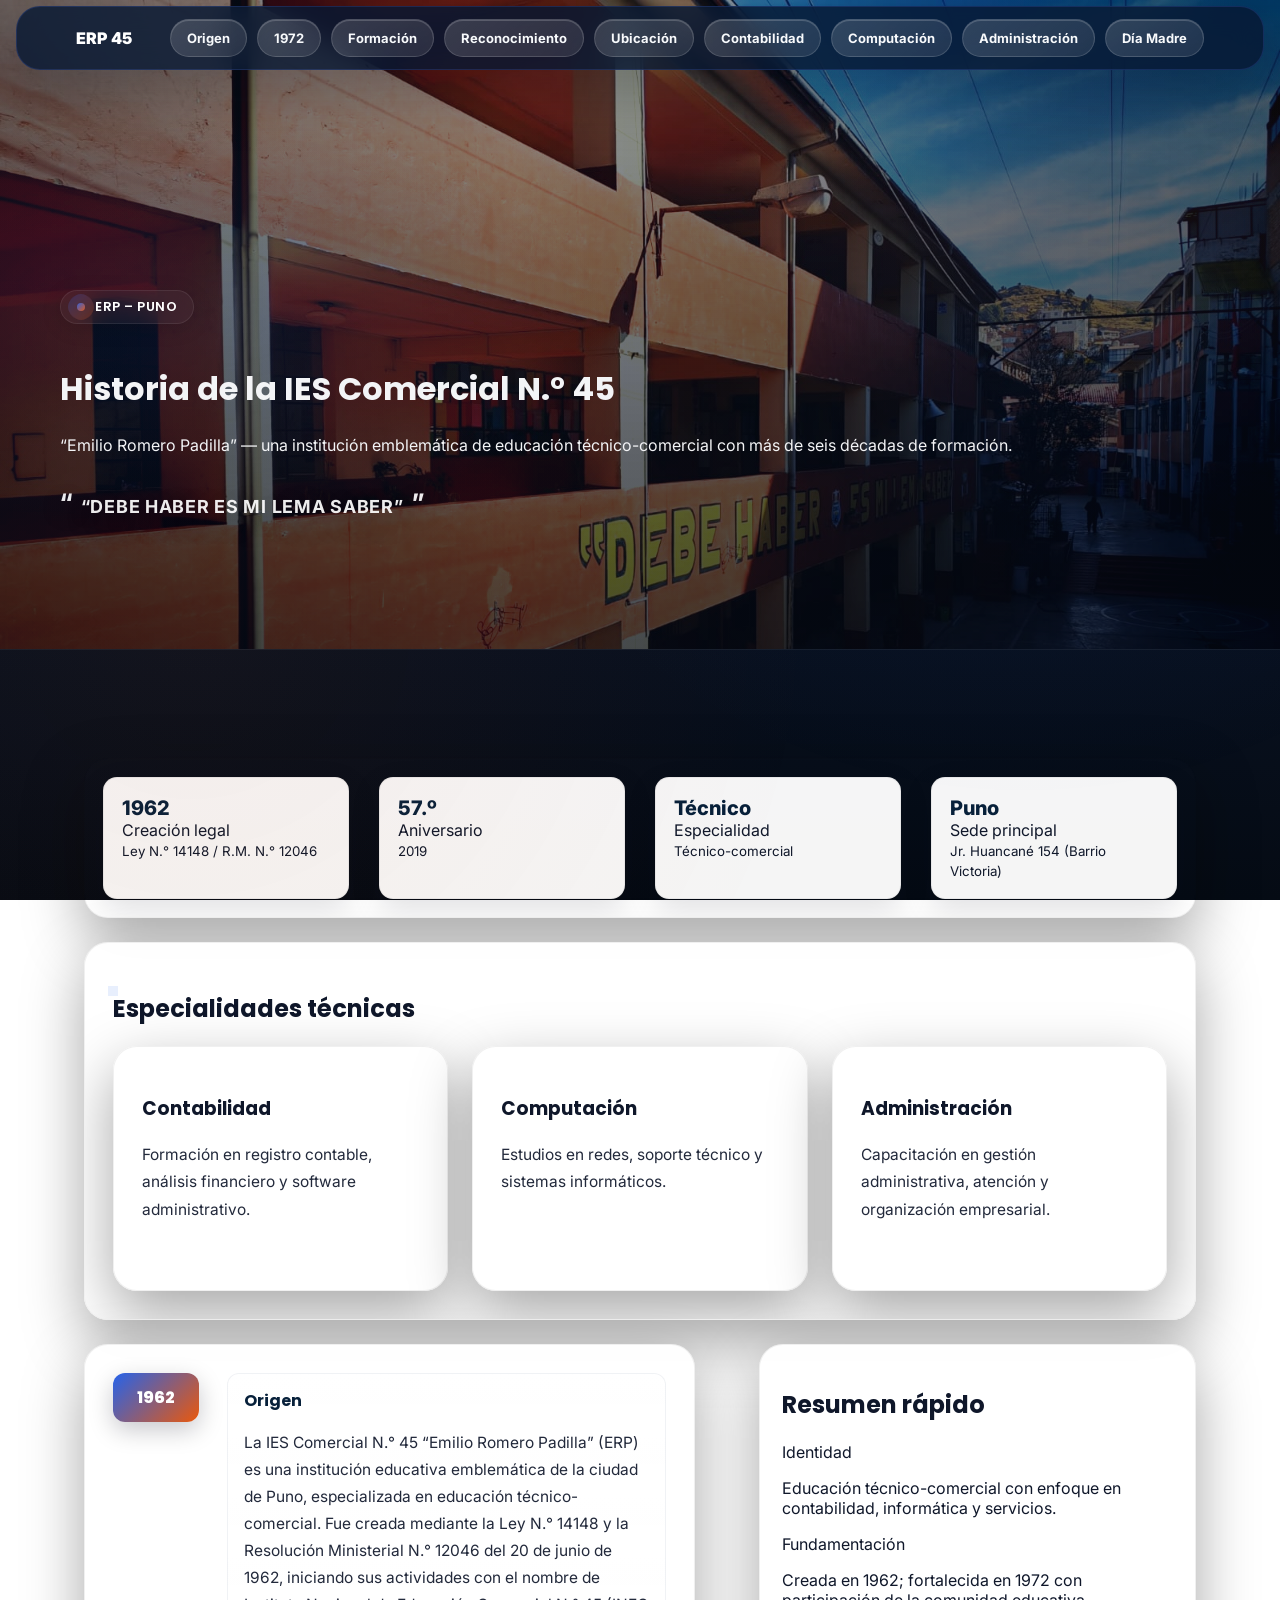
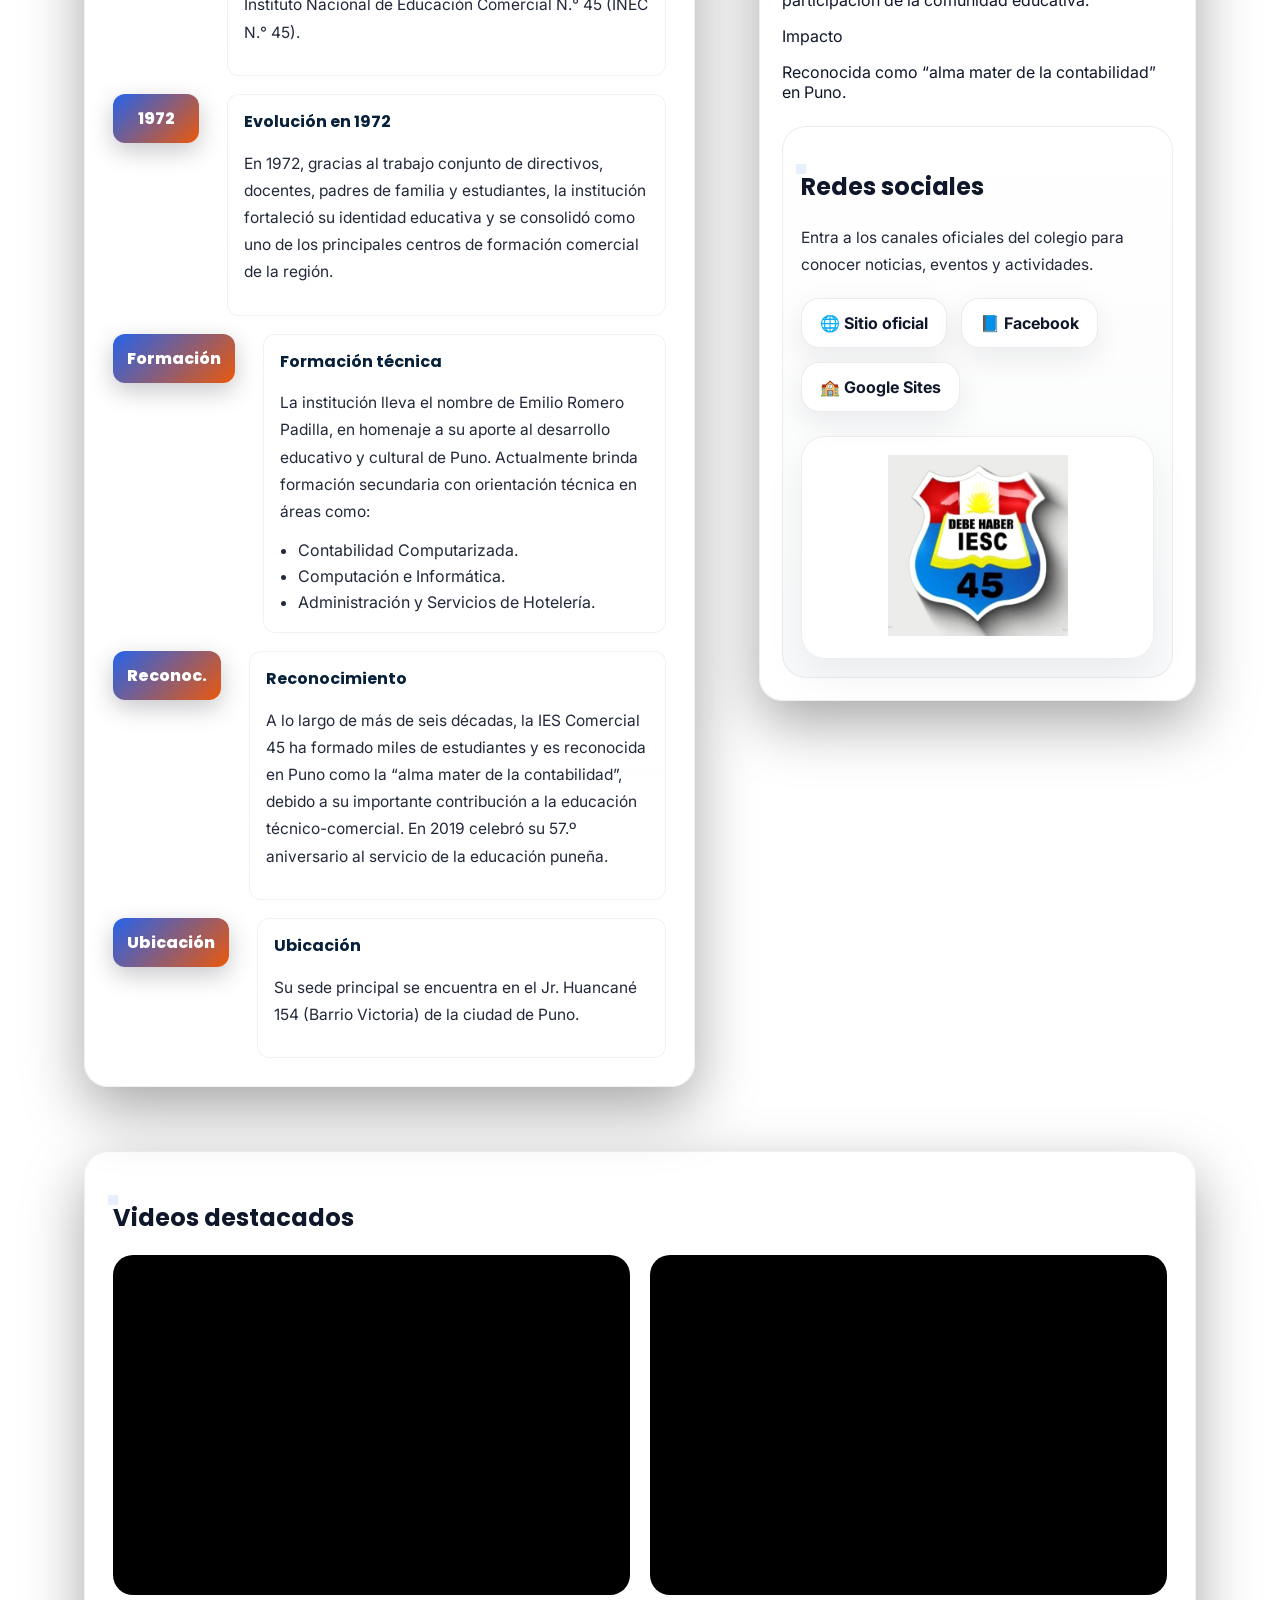
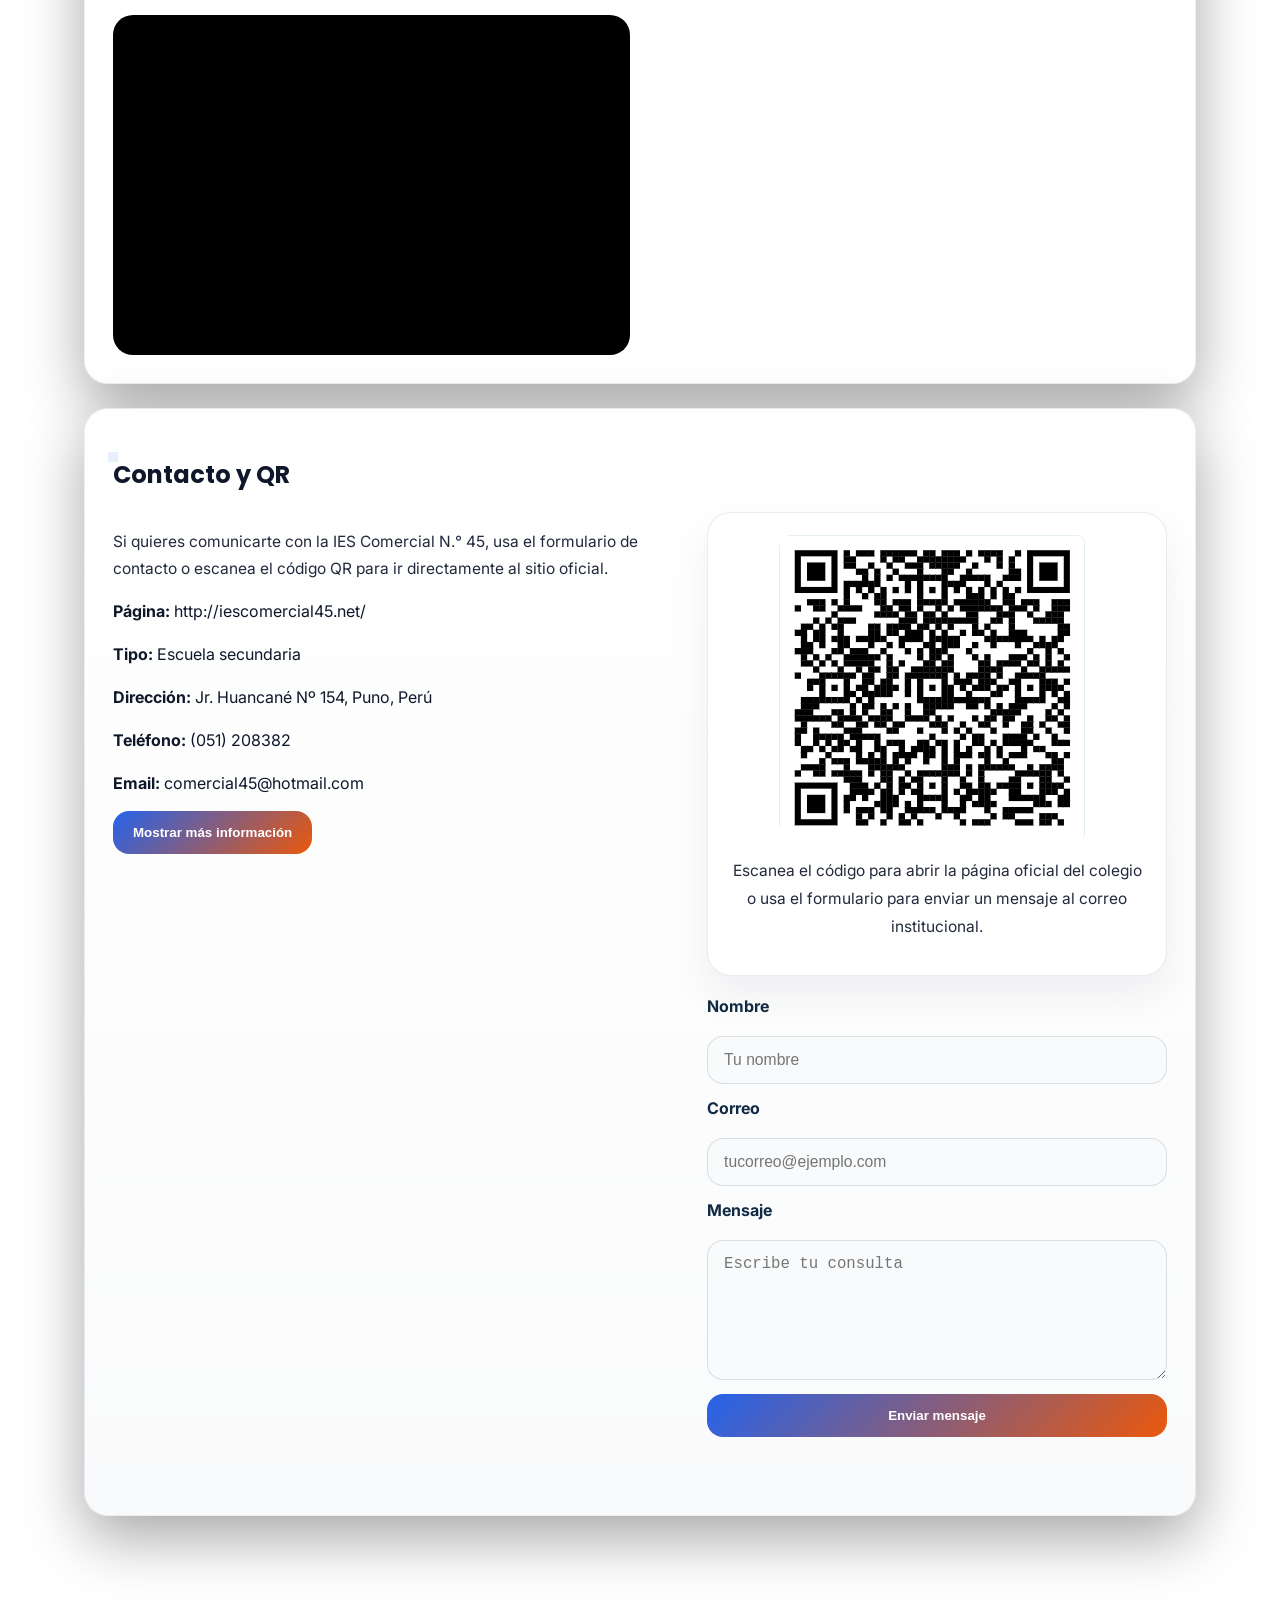
==== index.html @ 18289806 "Add root redirect to vista/index.html for GitHub Pages" ====
<!doctype html>
<html lang="es">
<head>
  <meta charset="utf-8" />
  <meta http-equiv="refresh" content="0;url=vista/index.html" />
  <title>Redirigiendo a ERP 45</title>
</head>
<body>
  <p>Redirigiendo al sitio de la IES Comercial N.° 45... <a href="vista/index.html">Haz clic aquí si no se redirige automáticamente</a>.</p>
</body>
</html>
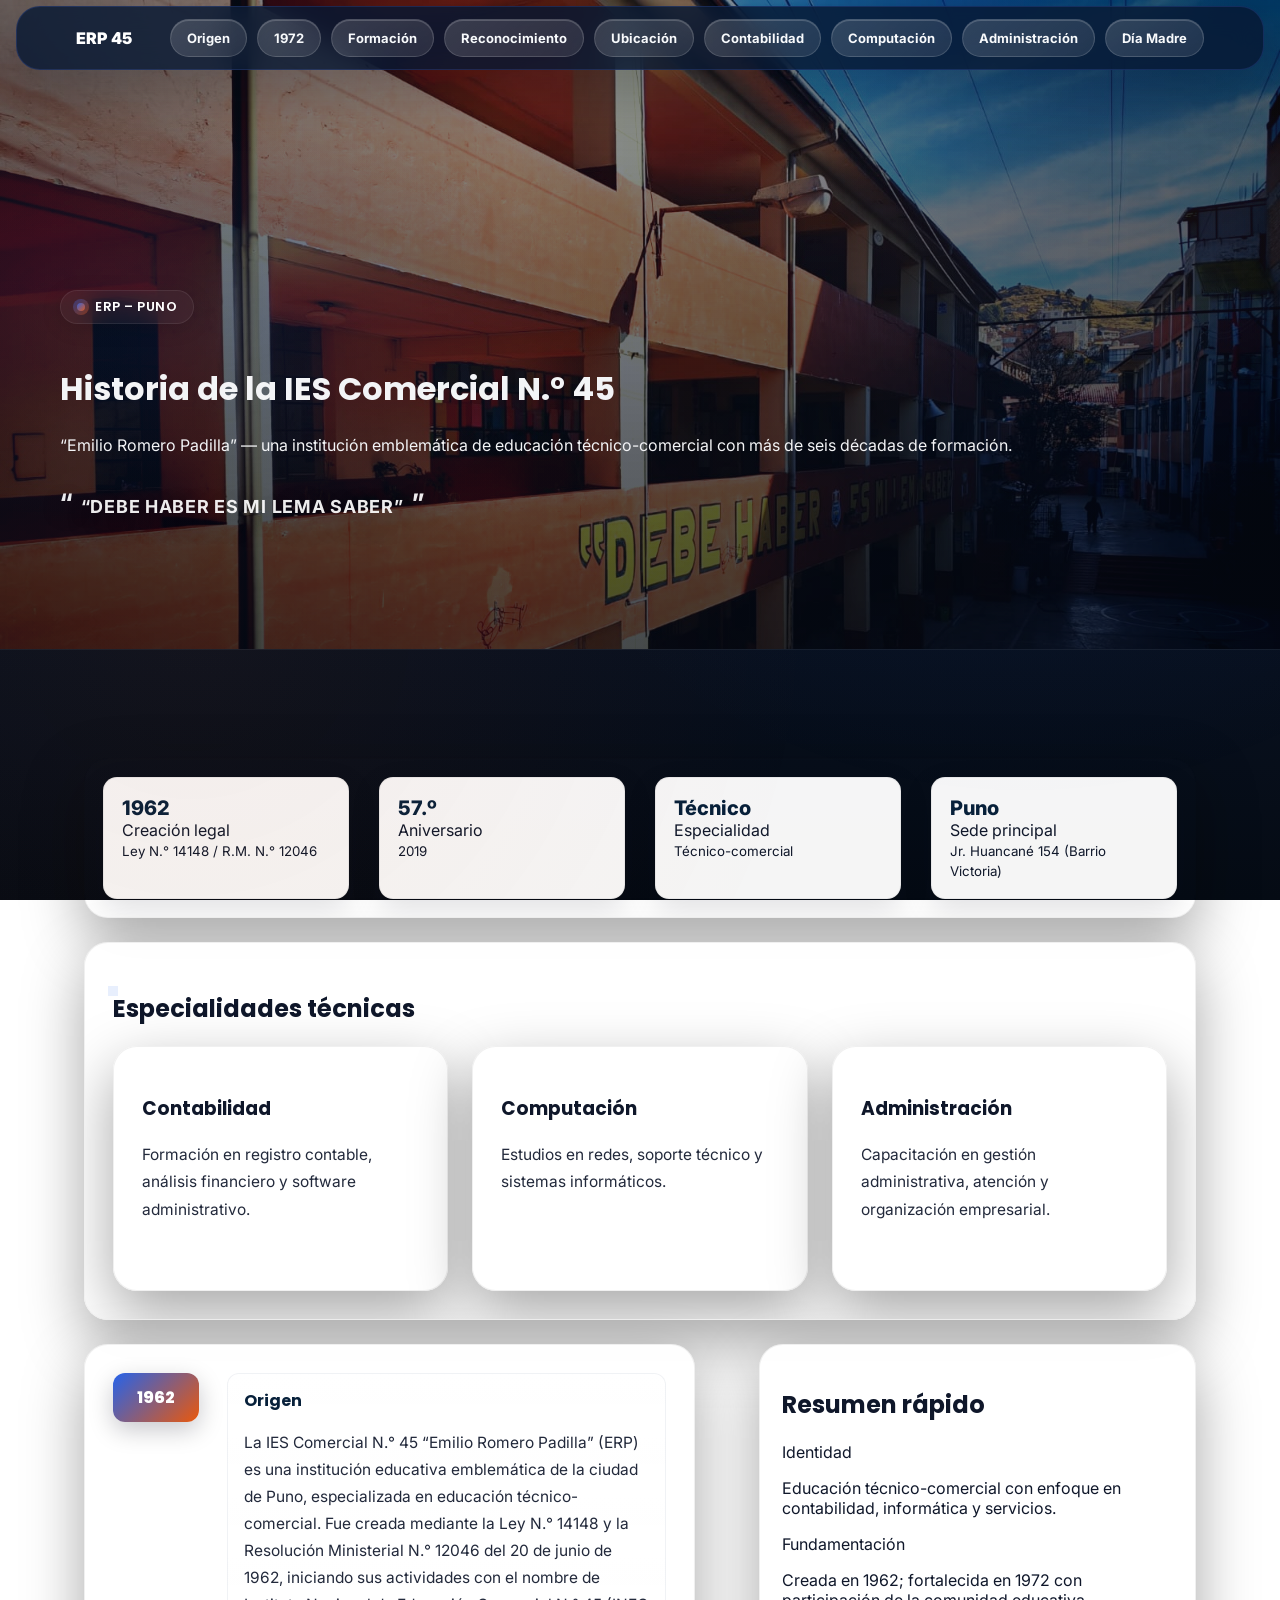
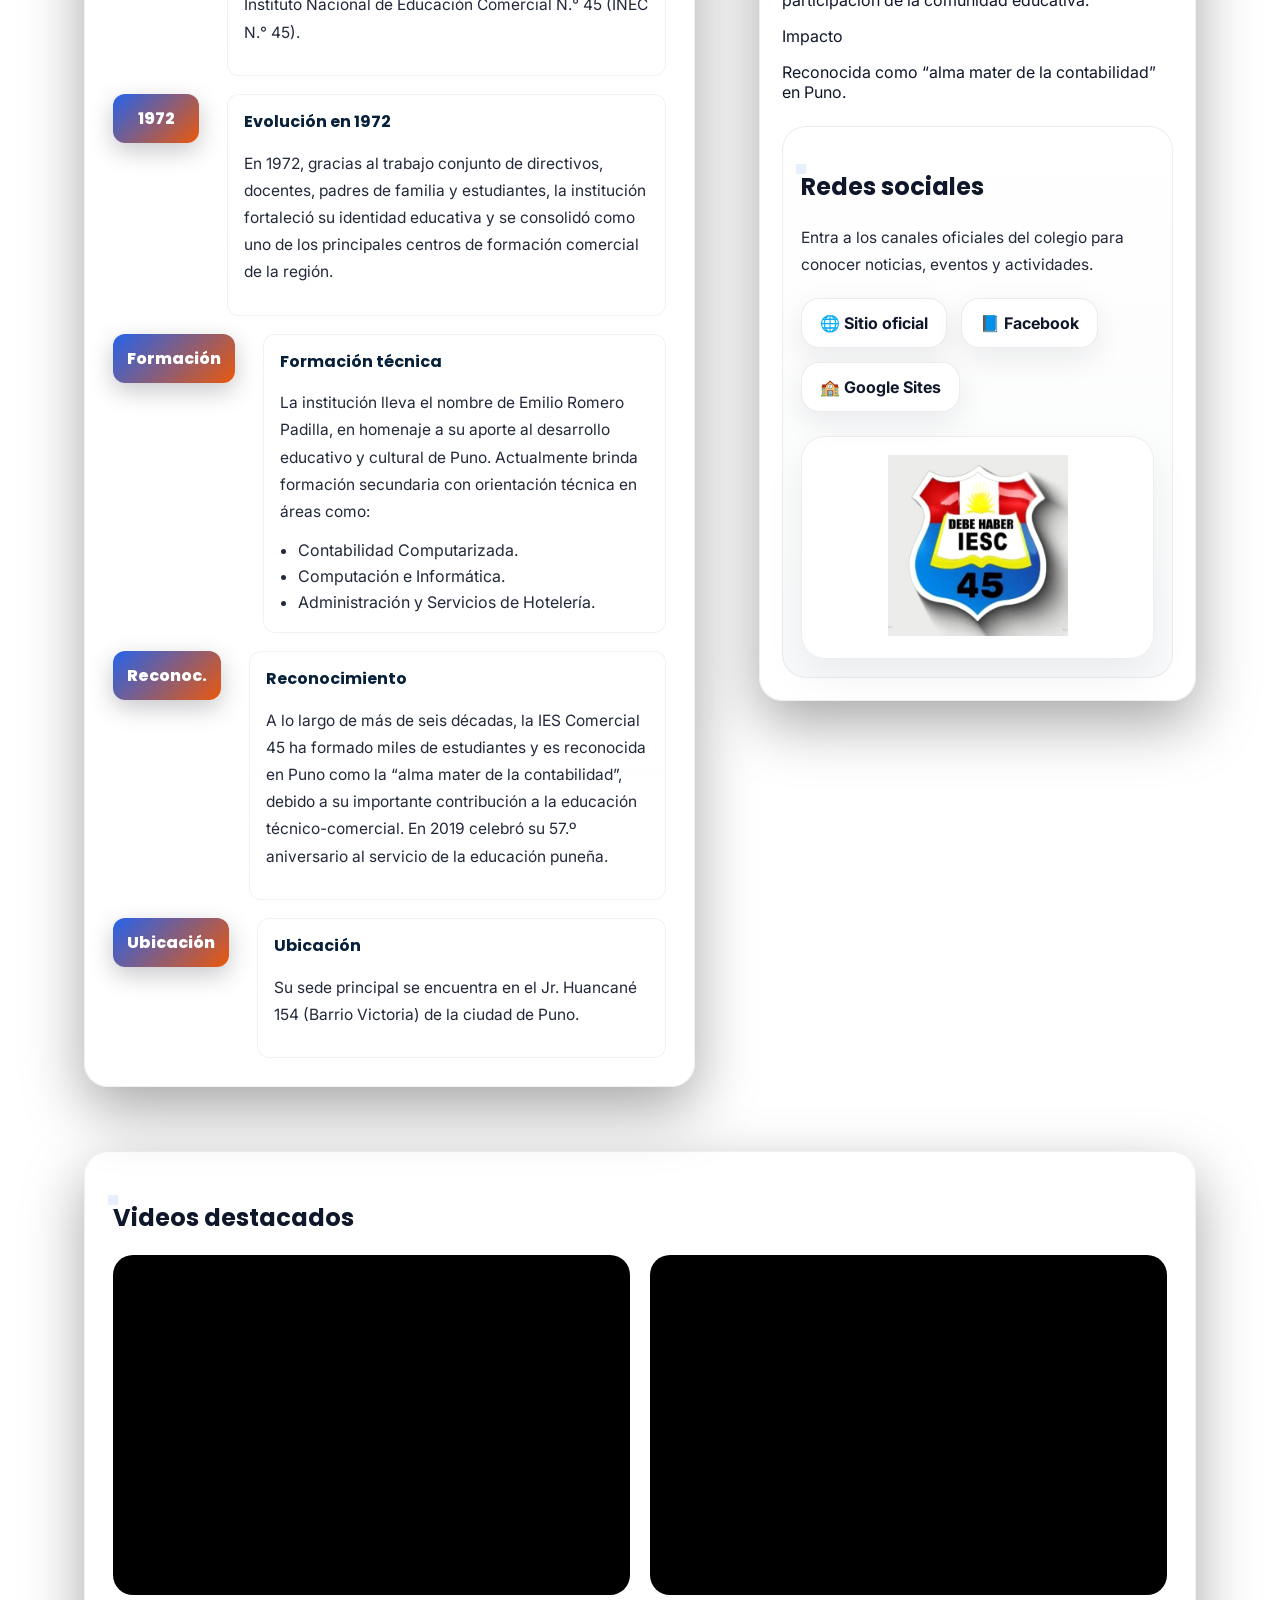
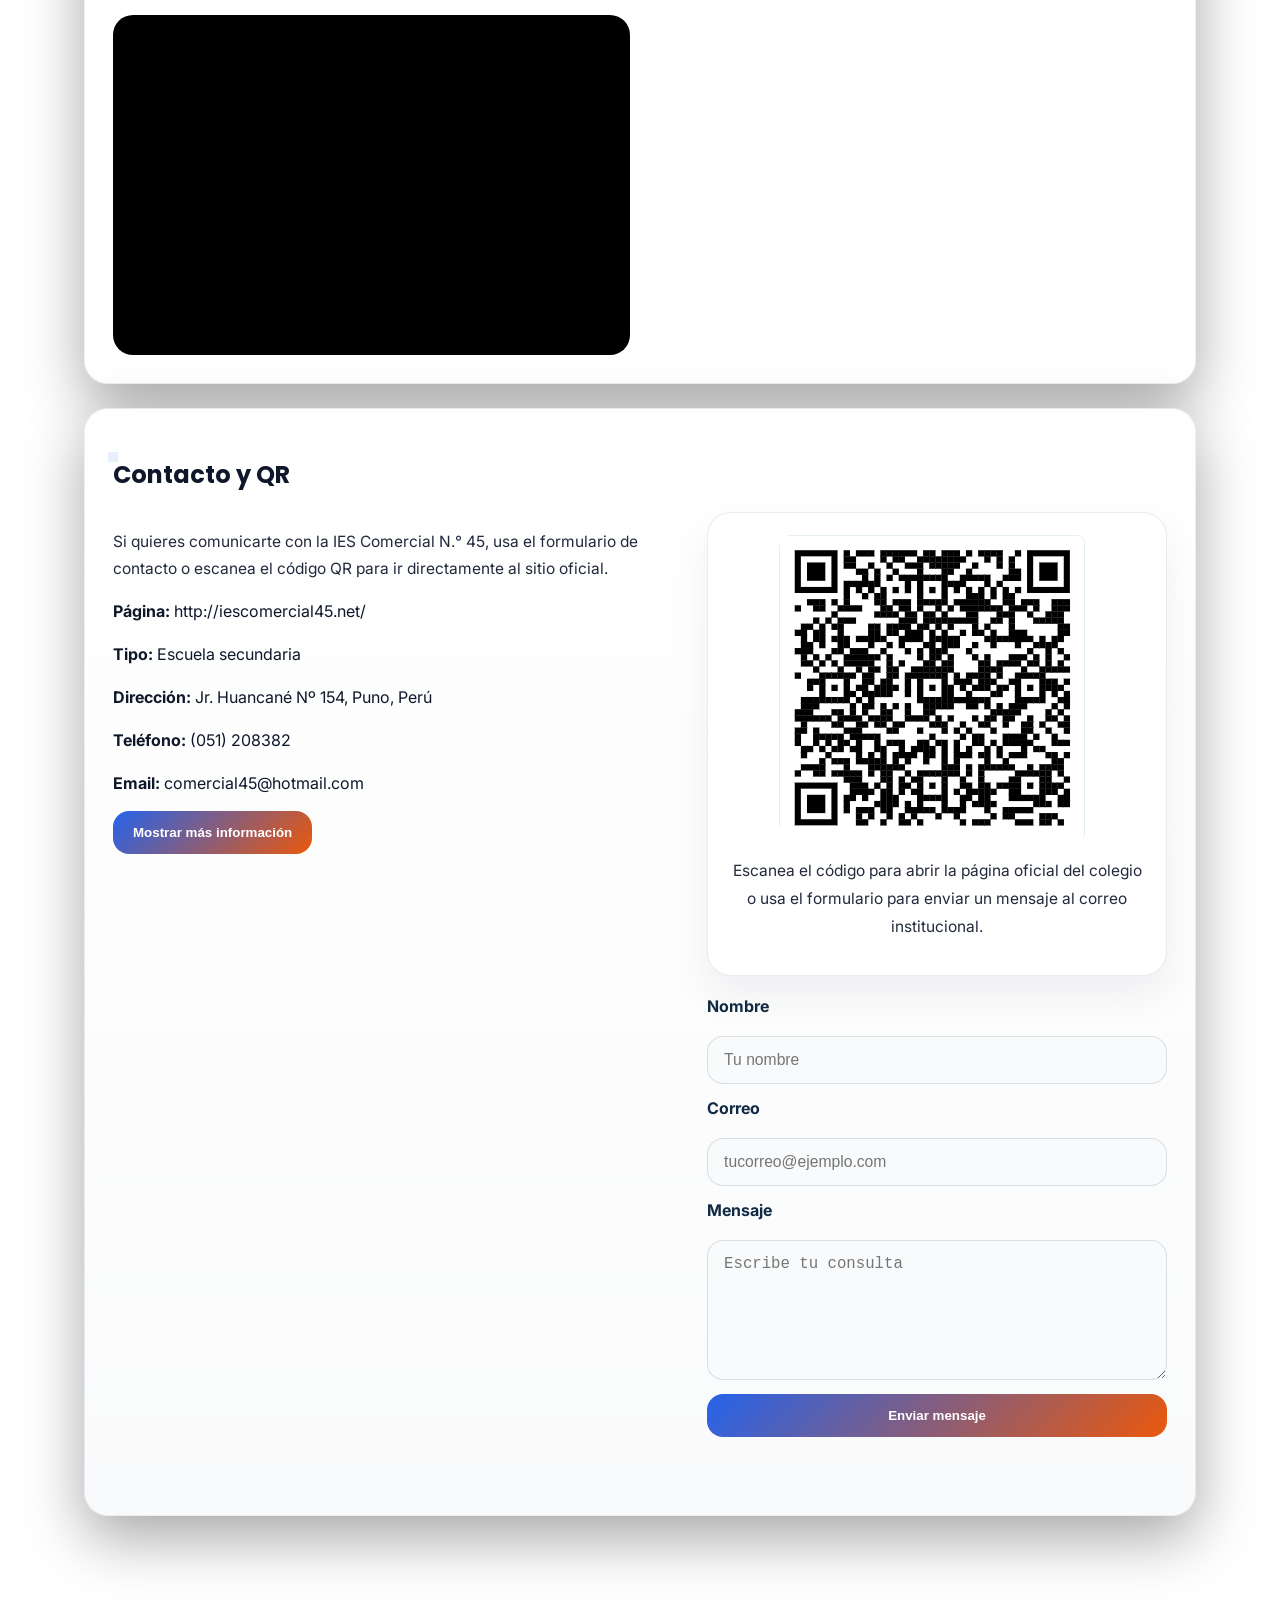
==== commit 3e269e5e: "Serve HTML from root and fix asset paths for GitHub Pages" ====
--- a/index.html
+++ b/index.html
@@ -2,10 +2,236 @@
 <html lang="es">
 <head>
   <meta charset="utf-8" />
-  <meta http-equiv="refresh" content="0;url=vista/index.html" />
-  <title>Redirigiendo a ERP 45</title>
+  <meta name="viewport" content="width=device-width, initial-scale=1" />
+  <title>Historia IES Comercial N.° 45</title>
+  <link rel="preconnect" href="https://fonts.googleapis.com">
+  <link rel="preconnect" href="https://fonts.gstatic.com" crossorigin>
+  <link href="https://fonts.googleapis.com/css2?family=Inter:wght@400;500;600&family=Poppins:wght@400;600;700;800;900&display=swap" rel="stylesheet">
+  <link rel="stylesheet" href="css/styles.css">
 </head>
 <body>
-  <p>Redirigiendo al sitio de la IES Comercial N.° 45... <a href="vista/index.html">Haz clic aquí si no se redirige automáticamente</a>.</p>
+  <header class="top-hero home">
+    <img src="images/FONDO DE ARRIBA.png" alt="Fondo ERP" class="hero-img">
+    <div class="container hero-inner">
+      <div class="kicker"><span class="dot"></span> ERP – Puno</div>
+      <h1>Historia de la IES Comercial N.° 45</h1>
+      <div class="subtitle">“Emilio Romero Padilla” — una institución emblemática de educación técnico-comercial con más de seis décadas de formación.</div>
+      <p class="hero-slogan">“DEBE HABER ES MI LEMA SABER”</p>
+    </div>
+    <div class="navbar" role="navigation" aria-label="Secciones">
+      <div class="container nav-inner">
+        <div style="font-weight:900; letter-spacing:.2px; color:#fff;">ERP 45</div>
+        <button class="nav-toggle" aria-expanded="false" aria-label="Abrir menú">☰</button>
+        <div class="nav-links" id="primary-navigation">
+          <a class="nav-link" href="#origen">Origen</a>
+          <a class="nav-link" href="#1972">1972</a>
+          <a class="nav-link" href="#formacion">Formación</a>
+          <a class="nav-link" href="#reconocimiento">Reconocimiento</a>
+          <a class="nav-link" href="#ubicacion">Ubicación</a>
+          <a class="nav-link" href="contabilidad.html">Contabilidad</a>
+          <a class="nav-link" href="computacion.html">Computación</a>
+          <a class="nav-link" href="administracion.html">Administración</a>
+          <a class="nav-link" href="dia-madre.html">Día Madre</a>
+        </div>
+      </div>
+    </div>
+  </header>
+  <main>
+    <div class="container hero-cards">
+      <section class="card stats" aria-label="Datos principales">
+        <div class="stat">
+          <div class="value">1962</div>
+          <div class="label">Creación legal<br><small>Ley N.° 14148 / R.M. N.° 12046</small></div>
+        </div>
+        <div class="stat">
+          <div class="value">57.º</div>
+          <div class="label">Aniversario<br><small>2019</small></div>
+        </div>
+        <div class="stat">
+          <div class="value">Técnico</div>
+          <div class="label">Especialidad<br><small>Técnico-comercial</small></div>
+        </div>
+        <div class="stat">
+          <div class="value">Puno</div>
+          <div class="label">Sede principal<br><small>Jr. Huancané 154 (Barrio Victoria)</small></div>
+        </div>
+      </section>
+
+      <section class="card" aria-label="Especialidades técnicas">
+        <div class="card-pad">
+          <div class="section-title"><span class="chip"></span><h2>Especialidades técnicas</h2></div>
+          <div class="especialidades-grid">
+            <a class="card" href="contabilidad.html">
+              <div class="card-pad">
+                <h3>Contabilidad</h3>
+                <p class="prose">Formación en registro contable, análisis financiero y software administrativo.</p>
+              </div>
+            </a>
+            <a class="card" href="computacion.html">
+              <div class="card-pad">
+                <h3>Computación</h3>
+                <p class="prose">Estudios en redes, soporte técnico y sistemas informáticos.</p>
+              </div>
+            </a>
+            <a class="card" href="administracion.html">
+              <div class="card-pad">
+                <h3>Administración</h3>
+                <p class="prose">Capacitación en gestión administrativa, atención y organización empresarial.</p>
+              </div>
+            </a>
+          </div>
+        </div>
+      </section>
+
+      <section class="grid content-grid" aria-label="Historia">
+        <div class="card">
+          <div class="card-pad">
+            <div class="timeline">
+              <article class="timeline-item" id="origen">
+                <div class="year-pill">1962</div>
+                <div class="timeline-content">
+                  <h3>Origen</h3>
+                  <p class="prose">La IES Comercial N.° 45 “Emilio Romero Padilla” (ERP) es una institución educativa emblemática de la ciudad de Puno, especializada en educación técnico-comercial. Fue creada mediante la Ley N.° 14148 y la Resolución Ministerial N.° 12046 del 20 de junio de 1962, iniciando sus actividades con el nombre de Instituto Nacional de Educación Comercial N.° 45 (INEC N.° 45).</p>
+                </div>
+              </article>
+
+              <article class="timeline-item" id="1972">
+                <div class="year-pill">1972</div>
+                <div class="timeline-content">
+                  <h3>Evolución en 1972</h3>
+                  <p class="prose">En 1972, gracias al trabajo conjunto de directivos, docentes, padres de familia y estudiantes, la institución fortaleció su identidad educativa y se consolidó como uno de los principales centros de formación comercial de la región.</p>
+                </div>
+              </article>
+
+              <article class="timeline-item" id="formacion">
+                <div class="year-pill">Formación</div>
+                <div class="timeline-content">
+                  <h3>Formación técnica</h3>
+                  <p class="prose">La institución lleva el nombre de Emilio Romero Padilla, en homenaje a su aporte al desarrollo educativo y cultural de Puno. Actualmente brinda formación secundaria con orientación técnica en áreas como:</p>
+                  <ul class="bullet">
+                    <li>Contabilidad Computarizada.</li>
+                    <li>Computación e Informática.</li>
+                    <li>Administración y Servicios de Hotelería.</li>
+                  </ul>
+                </div>
+              </article>
+
+              <article class="timeline-item" id="reconocimiento">
+                <div class="year-pill">Reconoc.</div>
+                <div class="timeline-content">
+                  <h3>Reconocimiento</h3>
+                  <p class="prose">A lo largo de más de seis décadas, la IES Comercial 45 ha formado miles de estudiantes y es reconocida en Puno como la “alma mater de la contabilidad”, debido a su importante contribución a la educación técnico-comercial. En 2019 celebró su 57.º aniversario al servicio de la educación puneña.</p>
+                </div>
+              </article>
+
+              <article class="timeline-item" id="ubicacion">
+                <div class="year-pill">Ubicación</div>
+                <div class="timeline-content">
+                  <h3>Ubicación</h3>
+                  <p class="prose">Su sede principal se encuentra en el Jr. Huancané 154 (Barrio Victoria) de la ciudad de Puno.</p>
+                </div>
+              </article>
+            </div>
+          </div>
+        </div>
+
+        <aside class="card aside" aria-label="Resumen">
+          <div class="card-pad">
+            <h2>Resumen rápido</h2>
+            <div class="box">
+              <div class="aside-title">Identidad</div>
+              <p class="aside-text">Educación técnico-comercial con enfoque en contabilidad, informática y servicios.</p>
+            </div>
+            <div class="box">
+              <div class="aside-title">Fundamentación</div>
+              <p class="aside-text">Creada en 1962; fortalecida en 1972 con participación de la comunidad educativa.</p>
+            </div>
+            <div class="box">
+              <div class="aside-title">Impacto</div>
+              <p class="aside-text">Reconocida como “alma mater de la contabilidad” en Puno.</p>
+            </div>
+            <div class="social-aside">
+              <div class="section-title"><span class="chip"></span><h2>Redes sociales</h2></div>
+              <p class="prose">Entra a los canales oficiales del colegio para conocer noticias, eventos y actividades.</p>
+              <div class="social-links">
+                <a class="social-button" href="https://www.comercial45.edu.pe/" target="_blank" rel="noreferrer">🌐 Sitio oficial</a>
+                <a class="social-button" href="https://www.facebook.com/p/IES-Comercial-N%C2%BA45-ERP-100063556903446/?locale=es_LA" target="_blank" rel="noreferrer">📘 Facebook</a>
+                <a class="social-button" href="https://sites.google.com/comercial45.edu.pe/ies-comercial-n-45-erp-puno/inicio" target="_blank" rel="noreferrer">🏫 Google Sites</a>
+              </div>
+              <div class="logo-card">
+                <img src="images/logo.png" alt="Logo IES Comercial N.° 45">
+              </div>
+            </div>
+          </div>
+        </aside>
+      </section>
+
+      <section class="card videos" aria-label="Videos destacados">
+        <div class="card-pad">
+          <div class="section-title"><span class="chip"></span><h2>Videos destacados</h2></div>
+          <div class="video-grid">
+            <div class="video-card">
+              <iframe src="https://www.youtube.com/embed/-e3QUp2n6g0" title="Video 1" frameborder="0" allow="accelerometer; autoplay; clipboard-write; encrypted-media; gyroscope; picture-in-picture" allowfullscreen></iframe>
+            </div>
+            <div class="video-card">
+              <iframe src="https://www.youtube.com/embed/YNaharYbpXg" title="Video 2" frameborder="0" allow="accelerometer; autoplay; clipboard-write; encrypted-media; gyroscope; picture-in-picture" allowfullscreen></iframe>
+            </div>
+            <div class="video-card">
+              <iframe src="https://www.youtube.com/embed/lvK3VhgArKM" title="Video 3" frameborder="0" allow="accelerometer; autoplay; clipboard-write; encrypted-media; gyroscope; picture-in-picture" allowfullscreen></iframe>
+            </div>
+          </div>
+        </div>
+      </section>
+
+      <section class="card contact" aria-label="Contacto">
+        <div class="card-pad">
+          <div class="section-title"><span class="chip"></span><h2>Contacto y QR</h2></div>
+          <div class="contact-grid">
+            <div>
+              <p class="prose">Si quieres comunicarte con la IES Comercial N.° 45, usa el formulario de contacto o escanea el código QR para ir directamente al sitio oficial.</p>
+              <div class="contact-info">
+                <p><strong>Página:</strong> http://iescomercial45.net/</p>
+                <p><strong>Tipo:</strong> Escuela secundaria</p>
+                <p><strong>Dirección:</strong> Jr. Huancané Nº 154, Puno, Perú</p>
+                <p><strong>Teléfono:</strong> (051) 208382</p>
+                <p><strong>Email:</strong> comercial45@hotmail.com</p>
+              </div>
+              <button type="button" class="show-hide-button" id="toggle-contact-info">Mostrar más información</button>
+              <div class="contact-extra hidden" id="extra-contact-info">
+                <p class="prose">La IES Comercial N.° 45 ofrece formación técnico-comercial con especialidades en contabilidad, computación y administración. El botón anterior permite ocultar o mostrar estos detalles de forma rápida.</p>
+              </div>
+            </div>
+            <div class="contact-side">
+              <div class="qr-card">
+                <img src="images/qr.png" alt="QR IES Comercial 45" />
+                <p class="prose">Escanea el código para abrir la página oficial del colegio o usa el formulario para enviar un mensaje al correo institucional.</p>
+              </div>
+              <form id="contact-form" class="contact-form" novalidate>
+                <label for="name">Nombre</label>
+                <input type="text" id="name" name="name" placeholder="Tu nombre" required>
+
+                <label for="email">Correo</label>
+                <input type="email" id="email" name="email" placeholder="tucorreo@ejemplo.com" required>
+
+                <label for="message">Mensaje</label>
+                <textarea id="message" name="message" rows="5" placeholder="Escribe tu consulta" required></textarea>
+
+                <button type="submit" class="primary-button">Enviar mensaje</button>
+                <p class="form-message" id="form-message" aria-live="polite"></p>
+              </form>
+            </div>
+          </div>
+        </div>
+      </section>
+    </div>
+  </main>
+
+  <footer>
+    © <span id="year"></span> IES Comercial N.° 45 — Emilio Romero Padilla (ERP)
+  </footer>
+
+  <script src="controlador/main.js"></script>
 </body>
 </html>
+
+
--- a/css/styles.css
+++ b/css/styles.css
@@ -0,0 +1,508 @@
+/* Diseño premium optimizado (Inter + Poppins) */
+:root {
+	--bg0: #030712;
+	--bg1: #0b1528;
+	--bg2: #050b14;
+	--card: rgba(255, 255, 255, 0.96);
+	--text: #0f172a;
+	--muted: #475569;
+	--accent: #ea580c;
+	--accent-glow: rgba(234, 88, 12, 0.15);
+	--accent2: #2563eb;
+	--accent2-glow: rgba(37, 99, 235, 0.2);
+	--ring: rgba(37, 99, 235, 0.4);
+	--radius: 24px;
+	--transition: all 0.3s cubic-bezier(0.4, 0, 0.2, 1);
+}
+
+* { box-sizing: border-box; -webkit-font-smoothing: antialiased; -moz-osx-font-smoothing: grayscale; }
+
+html { scroll-behavior: smooth; }
+body {
+	margin: 0;
+	font-family: 'Inter', system-ui, -apple-system, sans-serif;
+	background: linear-gradient(180deg, var(--bg0) 0%, var(--bg1) 50%, var(--bg2) 100%);
+	background-attachment: fixed;
+	color: #f3f4f6;
+	min-height: 100vh;
+	overflow-x: hidden;
+}
+
+/* Fondo decorativo sutil */
+body::before {
+	content: "";
+	position: fixed;
+	inset: 0;
+	background: radial-gradient(circle at 80% 20%, rgba(37, 99, 235, 0.08) 0%, transparent 50%),
+							radial-gradient(circle at 15% 70%, rgba(234, 88, 12, 0.05) 0%, transparent 50%);
+	pointer-events: none;
+	z-index: 0;
+}
+
+a { color: inherit; text-decoration: none; transition: var(--transition); }
+
+h1, h2, h3, .kicker, .year-pill { font-family: 'Poppins', sans-serif; }
+
+.container { max-width: 1160px; margin: 0 auto; padding: 0 24px; }
+
+/* HERO */
+.top-hero { position: relative; border-bottom: 1px solid rgba(255,255,255,0.06); min-height: 650px; padding-top: 70px; padding-bottom: 56px; display:flex; align-items:flex-end; overflow:hidden; }
+.hero-img { 
+    position: absolute; 
+    inset: 0; 
+    width: 100%; 
+    height: 100%; 
+    object-fit: cover; 
+    object-position: center top; 
+    z-index: 0; 
+    opacity: 1; 
+    mix-blend-mode: none; 
+    image-rendering: auto; 
+    backface-visibility: hidden; 
+    -webkit-backface-visibility: hidden; 
+    transform: scale(1); 
+    filter: contrast(1.08) saturate(1.08) brightness(1.03); 
+}
+
+.home .hero-img { object-position: center top; }
+.top-hero::before { content:""; position:absolute; inset:0; background: linear-gradient(90deg, rgba(11,21,40,0.55) 0%, rgba(11,21,40,0.40) 40%, rgba(5,11,20,0.55) 100%); z-index:1; }
+.top-hero::after { content:""; position:absolute; inset:0; background: linear-gradient(180deg, transparent 0%, rgba(3,7,18,0.55) 100%), radial-gradient(600px 300px at 15% 50%, rgba(37, 99, 235, 0.12), transparent 70%), radial-gradient(600px 300px at 85% 30%, rgba(234, 88, 12, 0.10), transparent 70%); z-index:1; }
+
+
+img { display:block; max-width:100%; height:auto; image-rendering:auto; filter: contrast(1.03); }
+.hero-inner { position: relative; z-index:2; padding:60px 0 70px; width:100%; }
+.hero-slogan { margin: 28px 0 0; max-width: 820px; font-size: clamp(1rem, 1.4vw, 1.4rem); font-weight: 700; line-height: 1.5; color: rgba(255,255,255,0.92); letter-spacing: 0.04em; text-shadow: 0 10px 30px rgba(0,0,0,0.30); }
+.hero-slogan::before { content: '“'; font-size: 1.5em; vertical-align: top; margin-right: 8px; }
+.hero-slogan::after { content: '”'; font-size: 1.5em; margin-left: 8px; }
+
+.kicker { display:inline-flex; align-items:center; gap:10px; padding:6px 16px; border-radius:999px; background: rgba(255,255,255,0.04); border:1px solid rgba(255,255,255,0.08); backdrop-filter: blur(12px); -webkit-backdrop-filter: blur(12px); color:#fff; font-size:13px; font-weight:600; letter-spacing:0.5px; text-transform:uppercase; margin-bottom:20px; box-shadow:0 4px 20px rgba(0,0,0,0.15); }
+.kicker .dot { width:8px; height:8px; border-radius:50%; background: linear-gradient(135deg, var(--accent2), var(--accent)); position:relative; }
+.kicker .dot::after { content:""; position:absolute; inset:-4px; border-radius:50%; background:inherit; opacity:0.4; animation: pulse 2s infinite; }
+
+@keyframes pulse { 0% { transform: scale(1); opacity: 0.5; } 70% { transform: scale(1.6); opacity: 0.25; } 100% { transform: scale(2); opacity: 0; } }
+
+/* NAV */
+.navbar{ position:absolute; top:6px; left:16px; right:16px; z-index:100; background: rgba(7, 24, 50, 0.82); border-radius: 24px; border: 1px solid rgba(83, 115, 241, 0.18); backdrop-filter: blur(14px); box-shadow: 0 18px 60px rgba(3, 9, 21, 0.28); transition: background .25s ease, box-shadow .18s ease, top .18s ease, transform .18s ease; }
+.navbar.scrolled{ position:fixed; top:8px; left:16px; right:16px; background: rgba(7, 24, 50, 0.96); border-bottom:1px solid rgba(83, 115, 241, 0.22); box-shadow: 0 18px 60px rgba(3, 9, 21, 0.45); transform: translateY(-1px); }
+.nav-inner{ display:flex; gap:12px; align-items:center; padding:12px 16px; justify-content:space-between; }
+.nav-toggle{ display:none; background: linear-gradient(90deg, var(--accent2), var(--accent)); color:white; border:0; padding:8px 12px; border-radius:14px; font-weight:700; cursor:pointer; }
+.nav-links{ display:flex; flex-wrap:wrap; gap:10px; }
+.nav-link{ padding:10px 16px; border-radius:999px; background: linear-gradient(145deg, rgba(255,255,255,0.16), rgba(255,255,255,0.10)); border:1px solid rgba(255,255,255,0.14); color: #f8fafc; font-weight:700; font-size:13px; box-shadow: inset 0 1px 0 rgba(255,255,255,0.18); transition: var(--transition); cursor: pointer; }
+.nav-link:hover{ transform: translateY(-1px); border-color: rgba(83, 115, 241, 0.35); background: rgba(255,255,255,0.24); }
+.nav-link:focus{ outline: 3px solid rgba(83, 115, 241, 0.55); }
+
+/* Día Madre theme */
+.dia-madre{ background: linear-gradient(180deg, #2a0b27 0%, #3d1448 40%, #120319 100%); }
+.dia-madre::before{ content: ""; position: fixed; inset: 0; background: radial-gradient(circle at 20% 15%, rgba(248, 113, 193, 0.16), transparent 24%), radial-gradient(circle at 85% 20%, rgba(251, 146, 255, 0.14), transparent 20%), radial-gradient(circle at 40% 85%, rgba(255, 255, 255, 0.05), transparent 28%); pointer-events:none; z-index:0; }
+.dia-madre .top-hero{ min-height:560px; padding-top: 100px; }
+.dia-madre .hero-inner{ max-width: 780px; padding: 80px 0 80px; }
+.dia-madre .hero-inner h1{ font-size: clamp(3.4rem, 5vw, 4.8rem); line-height: 0.98; letter-spacing: -0.04em; margin: 0 0 18px; color: #fff9ff; text-shadow: 0 28px 60px rgba(35, 0, 45, 0.35); }
+.dia-madre .subtitle{ max-width: 720px; font-size: 1.15rem; line-height: 1.85; color: rgba(255,255,255,0.92); }
+.dia-madre .top-hero::before{ background: linear-gradient(90deg, rgba(181, 94, 162, 0.55) 0%, rgba(219, 112, 147, 0.34) 44%, rgba(146, 39, 143, 0.62) 100%); }
+.dia-madre .top-hero::after{ background: linear-gradient(180deg, transparent 0%, rgba(92, 19, 69, 0.65) 100%), radial-gradient(520px 230px at 12% 50%, rgba(245, 158, 184, 0.12), transparent 70%), radial-gradient(520px 260px at 88% 28%, rgba(251, 207, 232, 0.10), transparent 70%); }
+.dia-madre .hero-img{ opacity: 1; mix-blend-mode: normal; filter: saturate(1.1) contrast(1.08) brightness(1.02); }
+.dia-madre .navbar{ background: rgba(90, 31, 70, 0.88); border: 1px solid rgba(251, 146, 253, 0.32); }
+.dia-madre .navbar.scrolled{ background: rgba(90, 31, 70, 0.96); border-bottom-color: rgba(251, 146, 253, 0.40); }
+.dia-madre .nav-link{ background: rgba(255, 255, 255, 0.10); border-color: rgba(255, 182, 193, 0.30); color: #fffbfd; }
+.dia-madre .nav-link:hover{ background: rgba(255, 211, 227, 0.34); color: #3d0f41; }
+.dia-madre .kicker{ background: rgba(255, 255, 255, 0.12); border-color: rgba(255, 182, 193, 0.28); }
+.dia-madre .kicker .dot{ background: linear-gradient(135deg, #fb7185, #f472b6); }
+.dia-madre .stats{ background: rgba(255, 255, 255, 0.04); border: 1px solid rgba(255, 182, 193, 0.12); padding: 24px; box-shadow: 0 20px 45px rgba(113, 54, 111, 0.14); }
+.dia-madre .stats .stat{ background: rgba(255, 248, 251, 0.95); border-color: rgba(245, 158, 184, 0.4); box-shadow: inset 0 0 0 1px rgba(255,255,255,0.12); }
+.dia-madre .stats .value{ color: #7f1d5e; }
+.dia-madre .year-pill{ background: linear-gradient(135deg, #f43f5e, #ec4899); color: #fff; box-shadow: 0 14px 30px rgba(244, 114, 182, 0.2); }
+.dia-madre .timeline-content{ background: rgba(255, 255, 255, 0.95); border: none; box-shadow: 0 20px 40px rgba(157, 39, 111, 0.12); padding: 20px; }
+.dia-madre .timeline-content h3{ color: #6b0a4d; font-size: 1.15rem; }
+.dia-madre .timeline-item{ gap:20px; }
+.dia-madre .box{ background: rgba(255, 240, 247, 0.98); border-color: rgba(245, 158, 184, 0.3); box-shadow: inset 0 0 0 1px rgba(255,255,255,0.35); }
+.dia-madre .aside-title{ color: #7c1140; font-weight: 700; margin-bottom: 6px; }
+.dia-madre .gallery { border: 1px solid rgba(255,255,255,0.12); background: rgba(255,255,255,0.04); box-shadow: inset 0 0 0 1px rgba(255,255,255,0.04); }
+.dia-madre .gallery .section-title h2 { color: #f9a8d4; }
+.dia-madre .photo-grid{ display: grid; grid-template-columns: repeat(3, minmax(0, 1fr)); gap: 18px; margin-top: 30px; }
+.dia-madre .photo-card{ min-height: 220px; border-radius: 24px; overflow: hidden; border: 1px solid rgba(244, 114, 182, 0.28); box-shadow: 0 25px 60px rgba(122, 43, 92, 0.18); position: relative; background: linear-gradient(180deg, rgba(255,255,255,0.06), rgba(255,255,255,0.02)); transition: transform 0.3s ease, box-shadow 0.3s ease; }
+.dia-madre .photo-card:hover{ transform: translateY(-6px); box-shadow: 0 32px 70px rgba(122, 43, 92, 0.26); }
+.dia-madre .photo-card::before{ content: ""; position:absolute; inset:0; background: linear-gradient(180deg, transparent 40%, rgba(16, 7, 19, 0.45) 100%); opacity: 0.92; pointer-events:none; }
+.dia-madre .photo-card img{ width: 100%; height: 100%; object-fit:cover; display:block; transition: transform 0.4s ease; }
+.dia-madre .photo-card:hover img{ transform: scale(1.06); }
+.dia-madre .photo-card span{ position:absolute; bottom: 16px; left: 16px; right: 16px; z-index:2; color:#fff; font-weight:700; font-size:15px; text-shadow: 0 1px 16px rgba(0,0,0,0.45); }
+.dia-madre .gallery .card-pad{ padding: 28px 28px 24px; }
+.dia-madre .section-title{ display: flex; align-items: center; gap: 14px; margin-bottom: 22px; }
+.dia-madre .section-title h2{ margin:0; color: #fbcfe8; font-size: 1.7rem; letter-spacing: -0.02em; }
+.dia-madre .section-title .chip{ width:14px; height:14px; box-shadow: 0 0 0 5px rgba(251, 146, 253, 0.10); }
+
+/* contabilidad rules moved to contabilidad.css */
+
+/* computacion rules moved to computacion.css */
+
+/* administracion rules moved to administracion.css */
+
+@media (max-width: 980px){ .dia-madre .photo-grid{ grid-template-columns: 1fr 1fr; } }
+@media (max-width: 640px){ .dia-madre .photo-grid{ grid-template-columns: 1fr; } }
+
+main{ padding: 60px 0 48px; }
+.grid{ display:grid; gap:36px; }
+.content-grid{ grid-template-columns: 1.4fr 1fr; gap:64px; align-items: start; }
+.hero-cards{ margin-top:48px; }
+.card{ background:var(--card); color:var(--text); border-radius:var(--radius); box-shadow: 0 22px 60px rgba(0,0,0,0.35); border:1px solid rgba(0,0,0,0.06); overflow:hidden; }
+.card-pad{ padding:28px; }
+.celebration { overflow:hidden; padding: 24px 24px 28px; }
+.celebration-grid { display:grid; grid-template-columns: 1.3fr 1fr; gap:36px; align-items:center; }
+.celebration-text h2 { margin-top:0; margin-bottom:18px; color:#9a3412; }
+.celebration-text .prose { margin:0 0 18px; line-height:1.85; color:#334155; }
+.celebration-image { display:flex; justify-content:center; }
+.celebration-image img { width:100%; border-radius:24px; display:block; box-shadow: 0 24px 50px rgba(0,0,0,0.18); }
+@media (max-width: 820px) { .celebration-grid { grid-template-columns: 1fr; } }
+
+.image-card .feature-img {
+    width: 100%;
+    border-radius: 24px;
+    display: block;
+    box-shadow: 0 24px 50px rgba(0,0,0,0.18);
+}
+
+.aside .social-aside {
+    background: linear-gradient(180deg, rgba(255,255,255,0.96), rgba(249,250,251,0.96));
+    border: 1px solid rgba(148,163,184,0.18);
+    margin-top: 24px;
+    border-radius: 24px;
+    padding: 22px 18px 18px;
+}
+
+.aside .social-aside .section-title h2 {
+    color: #0f172a;
+}
+
+.social-links {
+    display: flex;
+    flex-wrap: wrap;
+    gap: 14px;
+    margin-top: 20px;
+}
+
+.social-button {
+    display: inline-flex;
+    align-items: center;
+    justify-content: center;
+    gap: 10px;
+    padding: 14px 18px;
+    border-radius: 18px;
+    border: 1px solid rgba(15,23,42,0.08);
+    background: #ffffff;
+    color: #0f172a;
+    font-weight: 700;
+    transition: transform 0.22s ease, box-shadow 0.22s ease, background 0.22s ease;
+    box-shadow: 0 10px 30px rgba(15,23,42,0.08);
+}
+
+.logo-card {
+    margin-top: 24px;
+    padding: 18px;
+    border-radius: 24px;
+    background: rgba(255,255,255,0.95);
+    border: 1px solid rgba(148,163,184,0.18);
+    text-align: center;
+    box-shadow: 0 18px 40px rgba(15,23,42,0.06);
+}
+
+.logo-card img {
+    max-width: 180px;
+    width: 100%;
+    height: auto;
+    display: inline-block;
+}
+
+.social-button:hover,
+.social-button:focus {
+    transform: translateY(-2px);
+    background: #f8fafc;
+    box-shadow: 0 18px 40px rgba(15,23,42,0.14);
+}
+
+@media (max-width: 760px) {
+    .social-links {
+        flex-direction: column;
+    }
+}
+
+.contact {
+    background: linear-gradient(180deg, rgba(255,255,255,0.95), rgba(249,250,251,0.95));
+    border: 1px solid rgba(148,163,184,0.18);
+}
+
+.contact-grid {
+    display: grid;
+    grid-template-columns: 1.1fr 0.9fr;
+    gap: 32px;
+    align-items: start;
+    margin-top: 20px;
+}
+
+.contact-info p,
+.contact-extra p,
+.contact-side p {
+    margin: 0 0 14px;
+    line-height: 1.8;
+}
+
+.show-hide-button,
+.primary-button {
+    background: linear-gradient(135deg, var(--accent2), var(--accent));
+    color: #fff;
+    border: none;
+    border-radius: 16px;
+    padding: 14px 20px;
+    cursor: pointer;
+    font-weight: 700;
+    transition: transform 0.22s ease, box-shadow 0.22s ease, opacity 0.22s ease;
+}
+
+.show-hide-button:hover,
+.primary-button:hover,
+.show-hide-button:focus,
+.primary-button:focus {
+    transform: translateY(-1px);
+    opacity: 0.95;
+}
+
+.qr-card {
+    border: 1px solid rgba(15,23,42,0.08);
+    border-radius: 24px;
+    padding: 20px;
+    background: #fff;
+    box-shadow: 0 18px 40px rgba(15,23,42,0.06);
+    text-align: center;
+}
+
+.qr-card img {
+    width: auto;
+    max-width: 100%;
+    height: auto;
+    display: block;
+    margin: 0 auto 18px;
+    border-radius: 20px;
+}
+
+.video-section {
+    margin-top: 24px;
+}
+
+.video-grid {
+    display: grid;
+    grid-template-columns: repeat(2, minmax(0, 1fr));
+    gap: 20px;
+    margin-top: 16px;
+}
+
+.video-card {
+    position: relative;
+    overflow: hidden;
+    border-radius: 20px;
+    background: #000;
+    min-height: 340px;
+    padding-top: 0;
+}
+
+.video-card iframe {
+    position: absolute;
+    inset: 0;
+    width: 100%;
+    height: 100%;
+    border: 0;
+}
+
+@media (max-width: 980px) {
+    .video-grid {
+        grid-template-columns: 1fr;
+    }
+}
+
+.contact-form {
+    margin-top: 20px;
+    display: grid;
+    gap: 14px;
+}
+
+.contact-form label {
+    font-weight: 700;
+    margin-bottom: 6px;
+    display: block;
+    color: #102a43;
+}
+
+.contact-form input,
+.contact-form textarea {
+    width: 100%;
+    border: 1px solid rgba(15,23,42,0.12);
+    border-radius: 16px;
+    padding: 14px 16px;
+    font-size: 0.98rem;
+    background: #f8fafc;
+    color: #0f172a;
+}
+
+.contact-form textarea {
+    resize: vertical;
+    min-height: 140px;
+}
+
+.form-message {
+    margin: 0;
+    font-size: 0.96rem;
+    color: #0f172a;
+    min-height: 22px;
+}
+
+.hidden {
+    display: none !important;
+}
+
+@media (max-width: 900px) {
+    .contact-grid {
+        grid-template-columns: 1fr;
+    }
+}
+
+.image-card .prose {
+    margin-top: 18px;
+}
+
+.image-card-grid {
+    display: grid;
+    grid-template-columns: 1.2fr 0.8fr;
+    gap: 32px;
+    align-items: center;
+    margin-top: 20px;
+}
+
+.image-card-media {
+    display: flex;
+    justify-content: center;
+    align-items: center;
+}
+
+@media (max-width: 900px) {
+    .image-card-grid {
+        grid-template-columns: 1fr;
+    }
+    .entrepreneurship-grid {
+        grid-template-columns: 1fr;
+    }
+}
+
+.entrepreneurship {
+    background: linear-gradient(180deg, rgba(248, 250, 252, 0.96), rgba(255, 255, 255, 0.92));
+    border: 1px solid rgba(15, 23, 42, 0.08);
+}
+
+.entrepreneurship .card-pad {
+    padding: 32px;
+}
+
+.entrepreneurship .section-title h2 {
+    margin: 0;
+    color: #0f172a;
+}
+
+.entrepreneurship-grid {
+    display: grid;
+    grid-template-columns: 1.1fr 0.9fr;
+    gap: 28px;
+    align-items: start;
+    margin-top: 20px;
+}
+
+.entrepreneurship .prose {
+    color: #334155;
+    line-height: 1.85;
+}
+
+.entrepreneurship-photos {
+    display: grid;
+    gap: 18px;
+}
+
+.entrepreneurship-photos img {
+    width: 100%;
+    height: 232px;
+    object-fit: cover;
+    border-radius: 22px;
+    display: block;
+    box-shadow: 0 22px 50px rgba(15, 23, 42, 0.14);
+}
+
+@media (max-width: 900px) {
+    .entrepreneurship-grid {
+        grid-template-columns: 1fr;
+    }
+}
+
+/* Contenedor de las especialidades técnicas */
+.especialidades-grid {
+    display: grid;
+    grid-template-columns: repeat(3, 1fr);
+    gap: 24px;
+    margin-top: 20px;
+}
+.especialidades-grid .card {
+    height: 100%;
+}
+@media (max-width: 768px) {
+    .especialidades-grid {
+        grid-template-columns: 1fr;
+        gap: 16px;
+    }
+}
+
+/* Separación vertical entre bloques */
+main .card {
+    margin-bottom: 24px;
+}
+section {
+    margin-bottom: 40px;
+}
+
+/* timeline */
+.timeline{ display:flex; flex-direction:column; gap:18px; }
+.timeline-item{ display:flex; gap:28px; align-items:flex-start; scroll-margin-top: 130px; }
+.year-pill{ min-width:86px; background: linear-gradient(135deg,var(--accent2),var(--accent)); color:#fff; font-weight:800; padding:12px 14px; border-radius:12px; display:inline-flex; align-items:center; justify-content:center; box-shadow: 0 8px 24px rgba(2,6,23,0.22); }
+.timeline-content{ flex:1; background: linear-gradient(180deg, rgba(255,255,255,0.98), rgba(255,255,255,0.96)); border-radius:12px; padding:14px 16px; border:1px solid rgba(12,42,80,0.06); }
+.timeline-content h3{ margin:0 0 8px; color:#07203a; font-size:16px; }
+
+/* stats (cards separadas) */
+.stats{ display:grid; grid-template-columns: repeat(4, 1fr); gap:30px; margin-bottom:28px; padding:18px; background: transparent; }
+.stats .stat{ background: var(--card); color: var(--text); border-radius:14px; padding:18px; box-shadow: 0 10px 30px rgba(2,6,23,0.12); border: 1px solid rgba(2,6,23,0.06); }
+.stats .value{ font-size:20px; color:#07203a; font-weight:800; }
+
+.aside{ padding:0; }
+.aside .card-pad{ padding:22px; }
+
+.section-title .chip{ width:12px; height:12px; border-radius:50%; background: linear-gradient(135deg, var(--accent2), var(--accent)); box-shadow:0 0 0 5px rgba(37,99,235,0.10); }
+
+.prose{ line-height:1.75; font-size:15.5px; color: rgba(15,23,42,0.92); }
+.bullet{ margin:10px 0 0; padding-left:18px; color: rgba(15,23,42,0.92); }
+.bullet li{ margin:6px 0; }
+
+footer{ padding:28px 0 44px; color: rgba(255,255,255,0.7); text-align:center; font-size:13.5px; }
+
+@media (max-width: 980px){
+	.stats{ grid-template-columns: repeat(2, minmax(0,1fr)); }
+	.content-grid{ grid-template-columns: 1fr; }
+	.aside{ position: static; }
+	.hero-cards{ margin-top:36px; }
+	.nav-toggle{ display:inline-flex; }
+	.nav-links{ position:absolute; right:20px; top:64px; display:none; background: linear-gradient(180deg, rgba(6,17,31,0.86), rgba(6,17,31,0.98)); padding:12px; border-radius:12px; box-shadow:0 10px 30px rgba(2,6,23,0.6); border:1px solid rgba(255,255,255,0.06); flex-direction:column; min-width:160px; }
+	.navbar.open .nav-links{ display:flex; }
+	.nav-links .nav-link{ background:transparent; border-radius:8px; border:0; padding:10px; color:#e6eefc; }
+	.timeline-item{ flex-direction:column; }
+	.year-pill{ min-width:auto; align-self:flex-start; }
+}
+
+@media (max-width:640px){
+	.hero-inner{ padding:42px 0 26px; }
+	.stats{ grid-template-columns:1fr; }
+	.section{ padding:16px 18px; }
+	.card-pad{ padding:18px; }
+	.prose{ font-size:15px; }
+	.nav-inner{ padding:10px 0; }
+}
+
